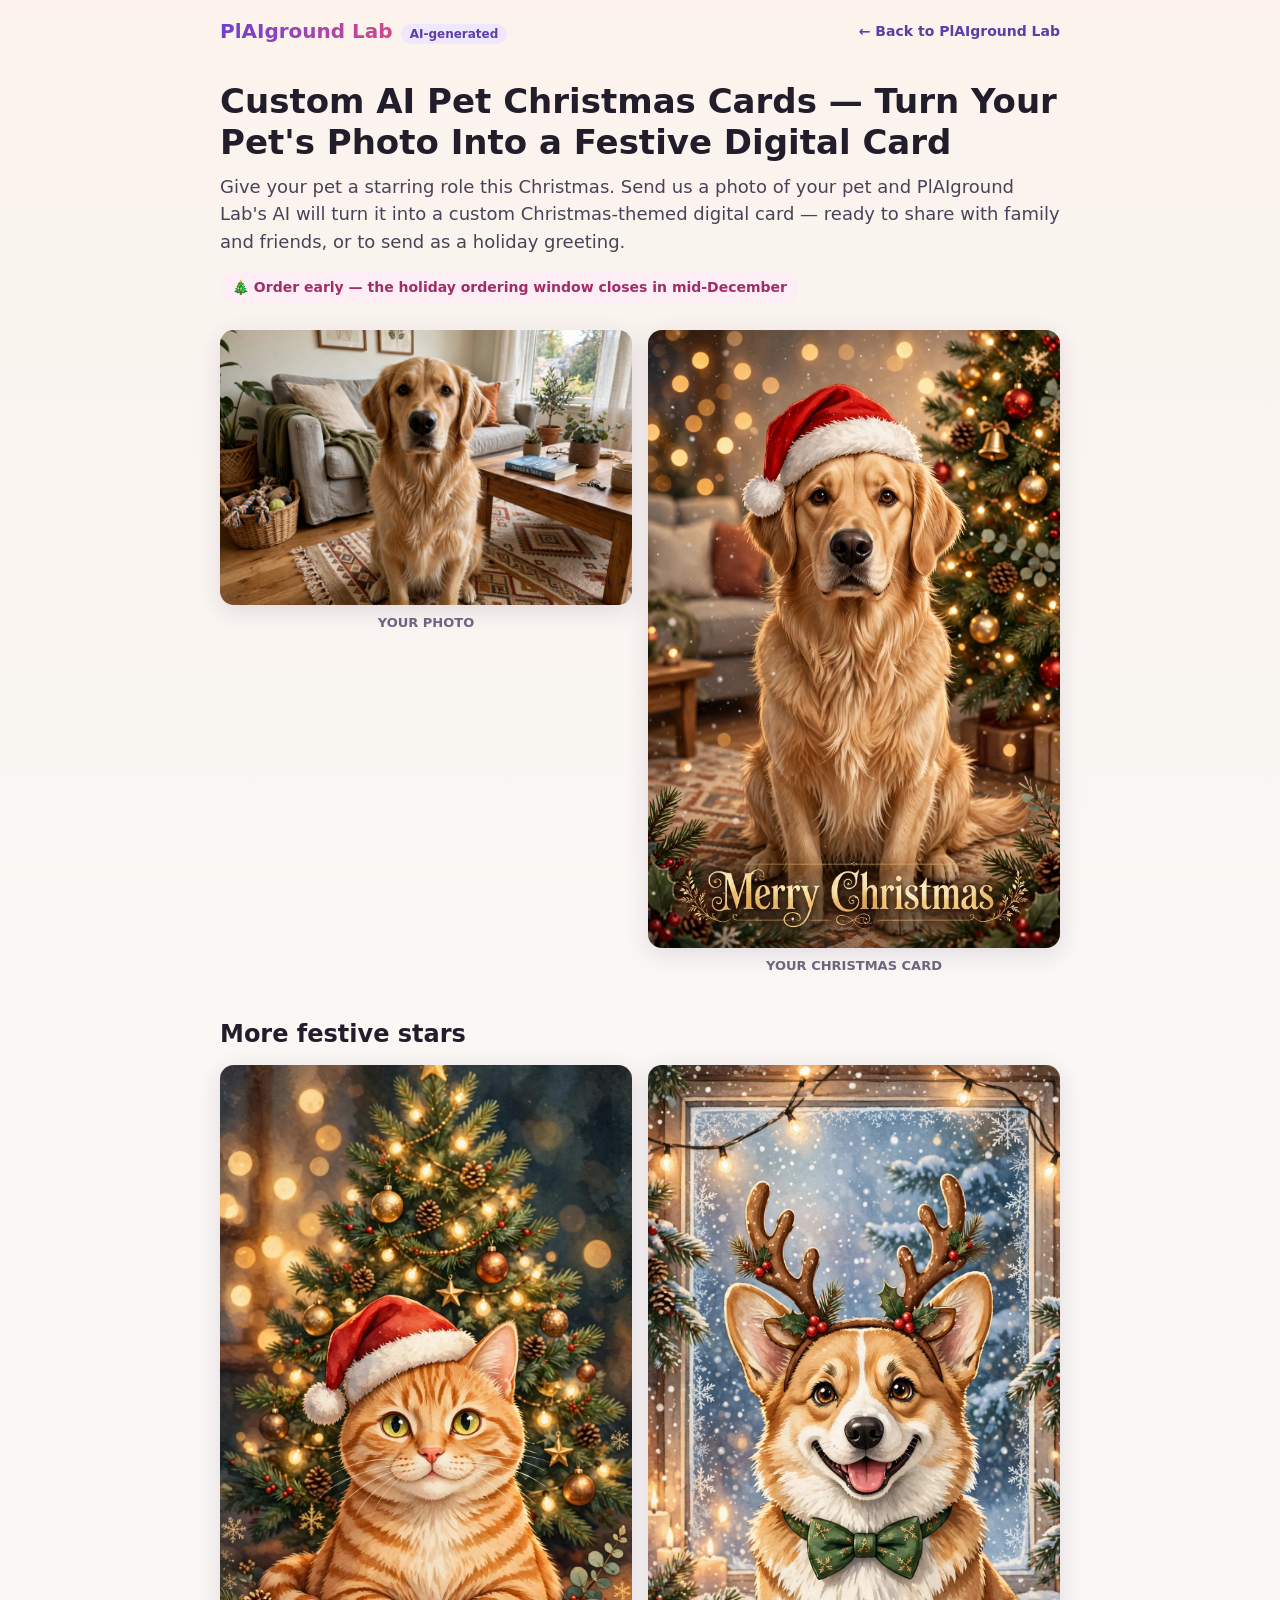
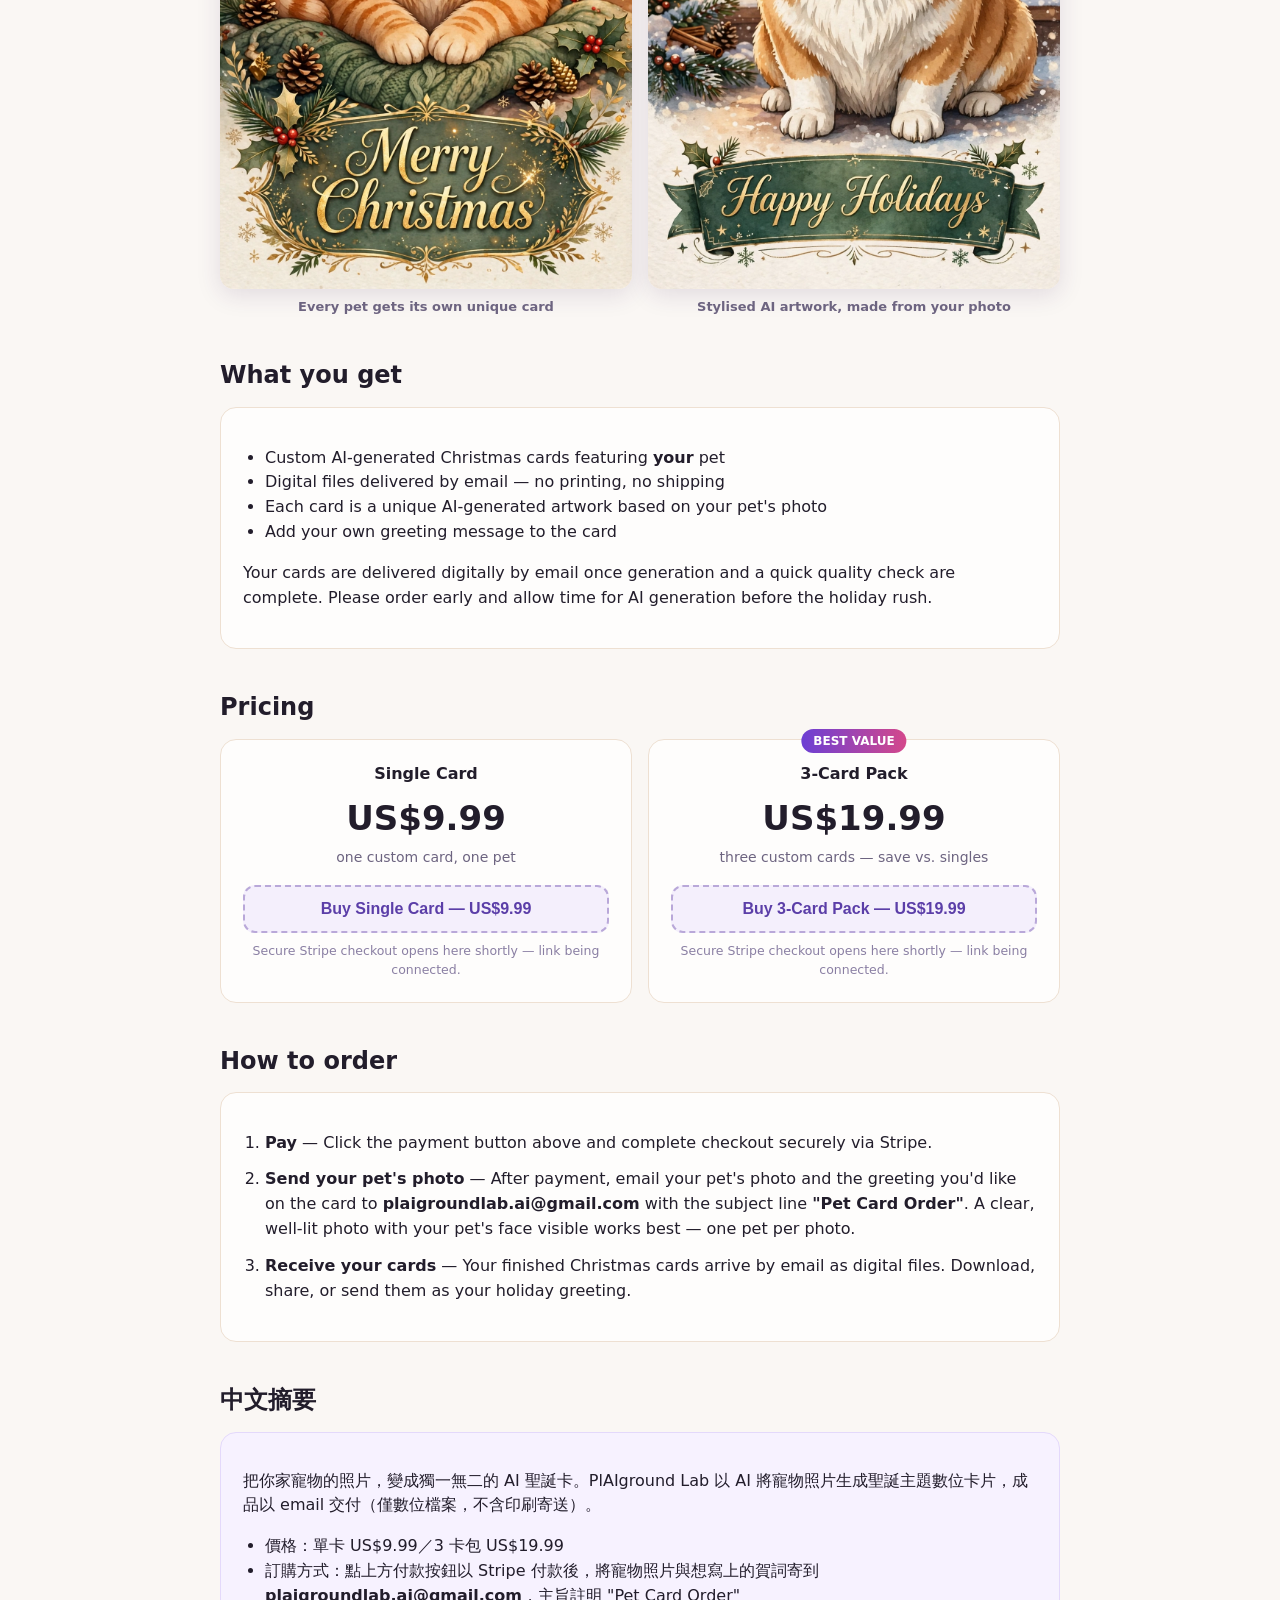
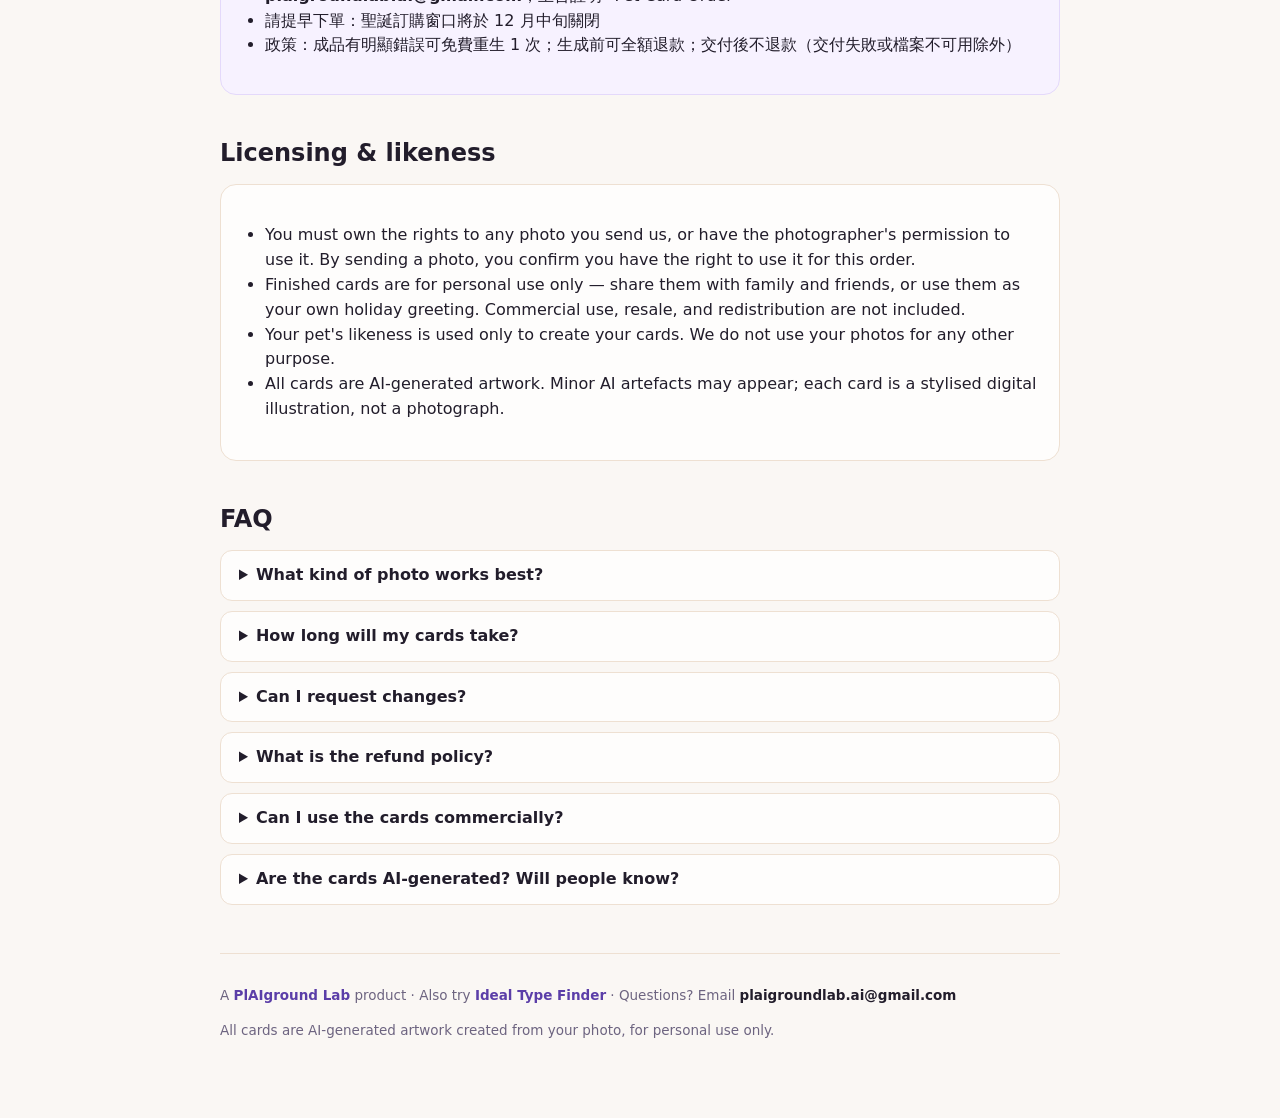
==== pet-card/index.html @ 4810c0d5 "Add ID-010 AI Pet Christmas Card product page (/pet-card)" ====
<!DOCTYPE html>
<html lang="en">
<head>
<meta charset="UTF-8">
<meta name="viewport" content="width=device-width, initial-scale=1.0">
<title>Custom AI Pet Christmas Cards — PlAIground Lab</title>
<meta name="description" content="Turn your pet's photo into a custom AI Christmas card. Digital delivery by email. Single card US$9.99, 3-card pack US$19.99. Order early — the holiday window closes in mid-December.">
<style>
  * { box-sizing: border-box; }
  body { margin: 0; font-family: system-ui, -apple-system, "Segoe UI", sans-serif; color: #221d2b; line-height: 1.55;
    background: linear-gradient(180deg, #fdf3ec 0, #faf4ef 260px, #faf7f4 100%) fixed, #faf7f4; }
  .wrap { max-width: 880px; margin: 0 auto; padding: 0 20px 64px; }
  header.top { display: flex; align-items: center; justify-content: space-between; padding: 16px 0; }
  .brand { font-weight: 800; font-size: 20px; background: linear-gradient(90deg, #6c3fd4, #d4488b);
    -webkit-background-clip: text; background-clip: text; color: transparent; text-decoration: none; }
  .badge-ai { font-size: 12px; font-weight: 600; background: #efe6ff; color: #5b3ea8; padding: 3px 9px; border-radius: 999px; margin-left: 8px; }
  .home-link { font-size: 14px; color: #5b3ea8; text-decoration: none; font-weight: 600; }
  h1 { font-size: 34px; line-height: 1.2; margin: 18px 0 10px; }
  h2 { font-size: 24px; margin: 40px 0 12px; }
  .lede { font-size: 18px; color: #4a4257; margin: 0 0 8px; }
  .window-note { display: inline-block; background: #fdeef6; color: #a12c66; font-weight: 600; font-size: 14px;
    padding: 5px 12px; border-radius: 999px; margin: 8px 0 4px; }
  figure { margin: 0; }
  figure img { width: 100%; height: auto; border-radius: 14px; display: block; box-shadow: 0 6px 24px rgba(60,30,90,.13); }
  figcaption { font-size: 13px; color: #6d6480; text-align: center; margin-top: 8px; font-weight: 600; }
  .ba { display: grid; grid-template-columns: 1fr 1fr; gap: 16px; margin-top: 22px; align-items: start; }
  .gallery { display: grid; grid-template-columns: 1fr 1fr; gap: 16px; margin-top: 6px; }
  @media (max-width: 620px) { .ba, .gallery { grid-template-columns: 1fr; } h1 { font-size: 28px; } }
  .card { background: rgba(255,255,255,.75); border: 1px solid #eee0d2; border-radius: 16px; padding: 22px; }
  .prices { display: grid; grid-template-columns: 1fr 1fr; gap: 16px; }
  @media (max-width: 620px) { .prices { grid-template-columns: 1fr; } }
  .price-card { text-align: center; position: relative; }
  .price-card .amount { font-size: 34px; font-weight: 800; margin: 6px 0 2px; }
  .price-card .per { color: #6d6480; font-size: 14px; }
  .best { position: absolute; top: -11px; left: 50%; transform: translateX(-50%); background: linear-gradient(90deg, #6c3fd4, #d4488b);
    color: #fff; font-size: 12px; font-weight: 700; padding: 3px 12px; border-radius: 999px; }
  .buy-btn { display: block; width: 100%; margin-top: 16px; padding: 13px 16px; font-size: 16px; font-weight: 700;
    border-radius: 12px; border: 2px dashed #b9a8d9; background: #f4effc; color: #5b3ea8; cursor: not-allowed; }
  .btn-note { font-size: 12.5px; color: #8a7fa3; margin-top: 8px; }
  ol.steps { padding-left: 22px; }
  ol.steps li { margin-bottom: 12px; }
  .zh { background: #f7f2ff; border: 1px solid #e4d9fb; border-radius: 16px; padding: 20px 22px; }
  details { background: rgba(255,255,255,.75); border: 1px solid #eee0d2; border-radius: 12px; padding: 12px 18px; margin-bottom: 10px; }
  summary { font-weight: 700; cursor: pointer; }
  details p { margin: 8px 0 4px; color: #3d3650; }
  ul { padding-left: 22px; }
  footer { margin-top: 48px; border-top: 1px solid #eee0d2; padding-top: 18px; font-size: 13.5px; color: #6d6480; }
  footer a { color: #5b3ea8; text-decoration: none; font-weight: 600; }
  .mail { font-weight: 700; color: #221d2b; }
</style>
</head>
<body>
<div class="wrap">
  <header class="top">
    <span><a class="brand" href="https://plaigroundlab.com">PlAIground Lab</a><span class="badge-ai">AI-generated</span></span>
    <a class="home-link" href="https://plaigroundlab.com">← Back to PlAIground Lab</a>
  </header>

  <h1>Custom AI Pet Christmas Cards — Turn Your Pet's Photo Into a Festive Digital Card</h1>
  <p class="lede">Give your pet a starring role this Christmas. Send us a photo of your pet and PlAIground Lab's AI will turn it into a custom Christmas-themed digital card — ready to share with family and friends, or to send as a holiday greeting.</p>
  <span class="window-note">🎄 Order early — the holiday ordering window closes in mid-December</span>

  <div class="ba">
    <figure>
      <img src="sample-before-golden.webp" alt="Original photo of a golden retriever">
      <figcaption>YOUR PHOTO</figcaption>
    </figure>
    <figure>
      <img src="sample-card-golden.webp" alt="AI Christmas card generated from the golden retriever photo">
      <figcaption>YOUR CHRISTMAS CARD</figcaption>
    </figure>
  </div>

  <h2>More festive stars</h2>
  <div class="gallery">
    <figure>
      <img src="sample-card-cat.webp" alt="AI Christmas card featuring a cat">
      <figcaption>Every pet gets its own unique card</figcaption>
    </figure>
    <figure>
      <img src="sample-card-corgi.webp" alt="AI Christmas card featuring a corgi">
      <figcaption>Stylised AI artwork, made from your photo</figcaption>
    </figure>
  </div>

  <h2>What you get</h2>
  <div class="card">
    <ul>
      <li>Custom AI-generated Christmas cards featuring <strong>your</strong> pet</li>
      <li>Digital files delivered by email — no printing, no shipping</li>
      <li>Each card is a unique AI-generated artwork based on your pet's photo</li>
      <li>Add your own greeting message to the card</li>
    </ul>
    <p>Your cards are delivered digitally by email once generation and a quick quality check are complete. Please order early and allow time for AI generation before the holiday rush.</p>
  </div>

  <h2>Pricing</h2>
  <div class="prices">
    <div class="card price-card">
      <div style="font-weight:700;">Single Card</div>
      <div class="amount">US$9.99</div>
      <div class="per">one custom card, one pet</div>
      <!-- STRIPE LINK PLACEHOLDER: single card — replace with Payment Link when provided -->
      <button class="buy-btn" disabled>Buy Single Card — US$9.99</button>
      <div class="btn-note">Secure Stripe checkout opens here shortly — link being connected.</div>
    </div>
    <div class="card price-card">
      <span class="best">BEST VALUE</span>
      <div style="font-weight:700;">3-Card Pack</div>
      <div class="amount">US$19.99</div>
      <div class="per">three custom cards — save vs. singles</div>
      <!-- STRIPE LINK PLACEHOLDER: 3-card pack — replace with Payment Link when provided -->
      <button class="buy-btn" disabled>Buy 3-Card Pack — US$19.99</button>
      <div class="btn-note">Secure Stripe checkout opens here shortly — link being connected.</div>
    </div>
  </div>

  <h2>How to order</h2>
  <div class="card">
    <ol class="steps">
      <li><strong>Pay</strong> — Click the payment button above and complete checkout securely via Stripe.</li>
      <li><strong>Send your pet's photo</strong> — After payment, email your pet's photo and the greeting you'd like on the card to <span class="mail">plaigroundlab.ai@gmail.com</span> with the subject line <strong>"Pet Card Order"</strong>. A clear, well-lit photo with your pet's face visible works best — one pet per photo.</li>
      <li><strong>Receive your cards</strong> — Your finished Christmas cards arrive by email as digital files. Download, share, or send them as your holiday greeting.</li>
    </ol>
  </div>

  <h2>中文摘要</h2>
  <div class="zh">
    <p>把你家寵物的照片，變成獨一無二的 AI 聖誕卡。PlAIground Lab 以 AI 將寵物照片生成聖誕主題數位卡片，成品以 email 交付（僅數位檔案，不含印刷寄送）。</p>
    <ul>
      <li>價格：單卡 US$9.99／3 卡包 US$19.99</li>
      <li>訂購方式：點上方付款按鈕以 Stripe 付款後，將寵物照片與想寫上的賀詞寄到 <strong>plaigroundlab.ai@gmail.com</strong>，主旨註明 "Pet Card Order"</li>
      <li>請提早下單：聖誕訂購窗口將於 12 月中旬關閉</li>
      <li>政策：成品有明顯錯誤可免費重生 1 次；生成前可全額退款；交付後不退款（交付失敗或檔案不可用除外）</li>
    </ul>
  </div>

  <h2>Licensing &amp; likeness</h2>
  <div class="card">
    <ul>
      <li>You must own the rights to any photo you send us, or have the photographer's permission to use it. By sending a photo, you confirm you have the right to use it for this order.</li>
      <li>Finished cards are for personal use only — share them with family and friends, or use them as your own holiday greeting. Commercial use, resale, and redistribution are not included.</li>
      <li>Your pet's likeness is used only to create your cards. We do not use your photos for any other purpose.</li>
      <li>All cards are AI-generated artwork. Minor AI artefacts may appear; each card is a stylised digital illustration, not a photograph.</li>
    </ul>
  </div>

  <h2>FAQ</h2>
  <details>
    <summary>What kind of photo works best?</summary>
    <p>A clear, well-lit photo with your pet's face visible and in focus works best. Avoid blurry, very dark, or heavily filtered photos, and avoid photos where the pet's face is hidden or cut off. JPG or PNG files are fine.</p>
  </details>
  <details>
    <summary>How long will my cards take?</summary>
    <p>Cards are delivered digitally by email once generation and a quick quality check are complete. Ordering early in the season is recommended, as the Christmas window closes in mid-December.</p>
  </details>
  <details>
    <summary>Can I request changes?</summary>
    <p>If a card has an obvious error — for example, the wrong pet, a missing feature, or garbled text — contact us and we will regenerate the affected card once, free of charge. Style preferences (for example, a different Christmas theme) count as a new generation and are not included as a free revision.</p>
  </details>
  <details>
    <summary>What is the refund policy?</summary>
    <p>If your cards have not yet been generated, you may request a full refund. Once the cards have been delivered, refunds are not available, as this is a digital product — except where delivery fails or the files are unusable, in which case please contact us and we will make it right.</p>
  </details>
  <details>
    <summary>Can I use the cards commercially?</summary>
    <p>No. Finished cards are for personal use only. You may share them with family and friends or use them as a personal holiday greeting, but commercial use, resale, redistribution, and use in advertising are not permitted.</p>
  </details>
  <details>
    <summary>Are the cards AI-generated? Will people know?</summary>
    <p>Yes — every card is AI-generated artwork based on your pet's photo, and each card is a stylised digital illustration rather than a photograph. We recommend telling recipients the cards are AI-made when you share them.</p>
  </details>

  <footer>
    <p>A <a href="https://plaigroundlab.com">PlAIground Lab</a> product · Also try <a href="https://ideal-type.plaigroundlab.com">Ideal Type Finder</a> · Questions? Email <span class="mail">plaigroundlab.ai@gmail.com</span></p>
    <p>All cards are AI-generated artwork created from your photo, for personal use only.</p>
  </footer>
</div>
</body>
</html>
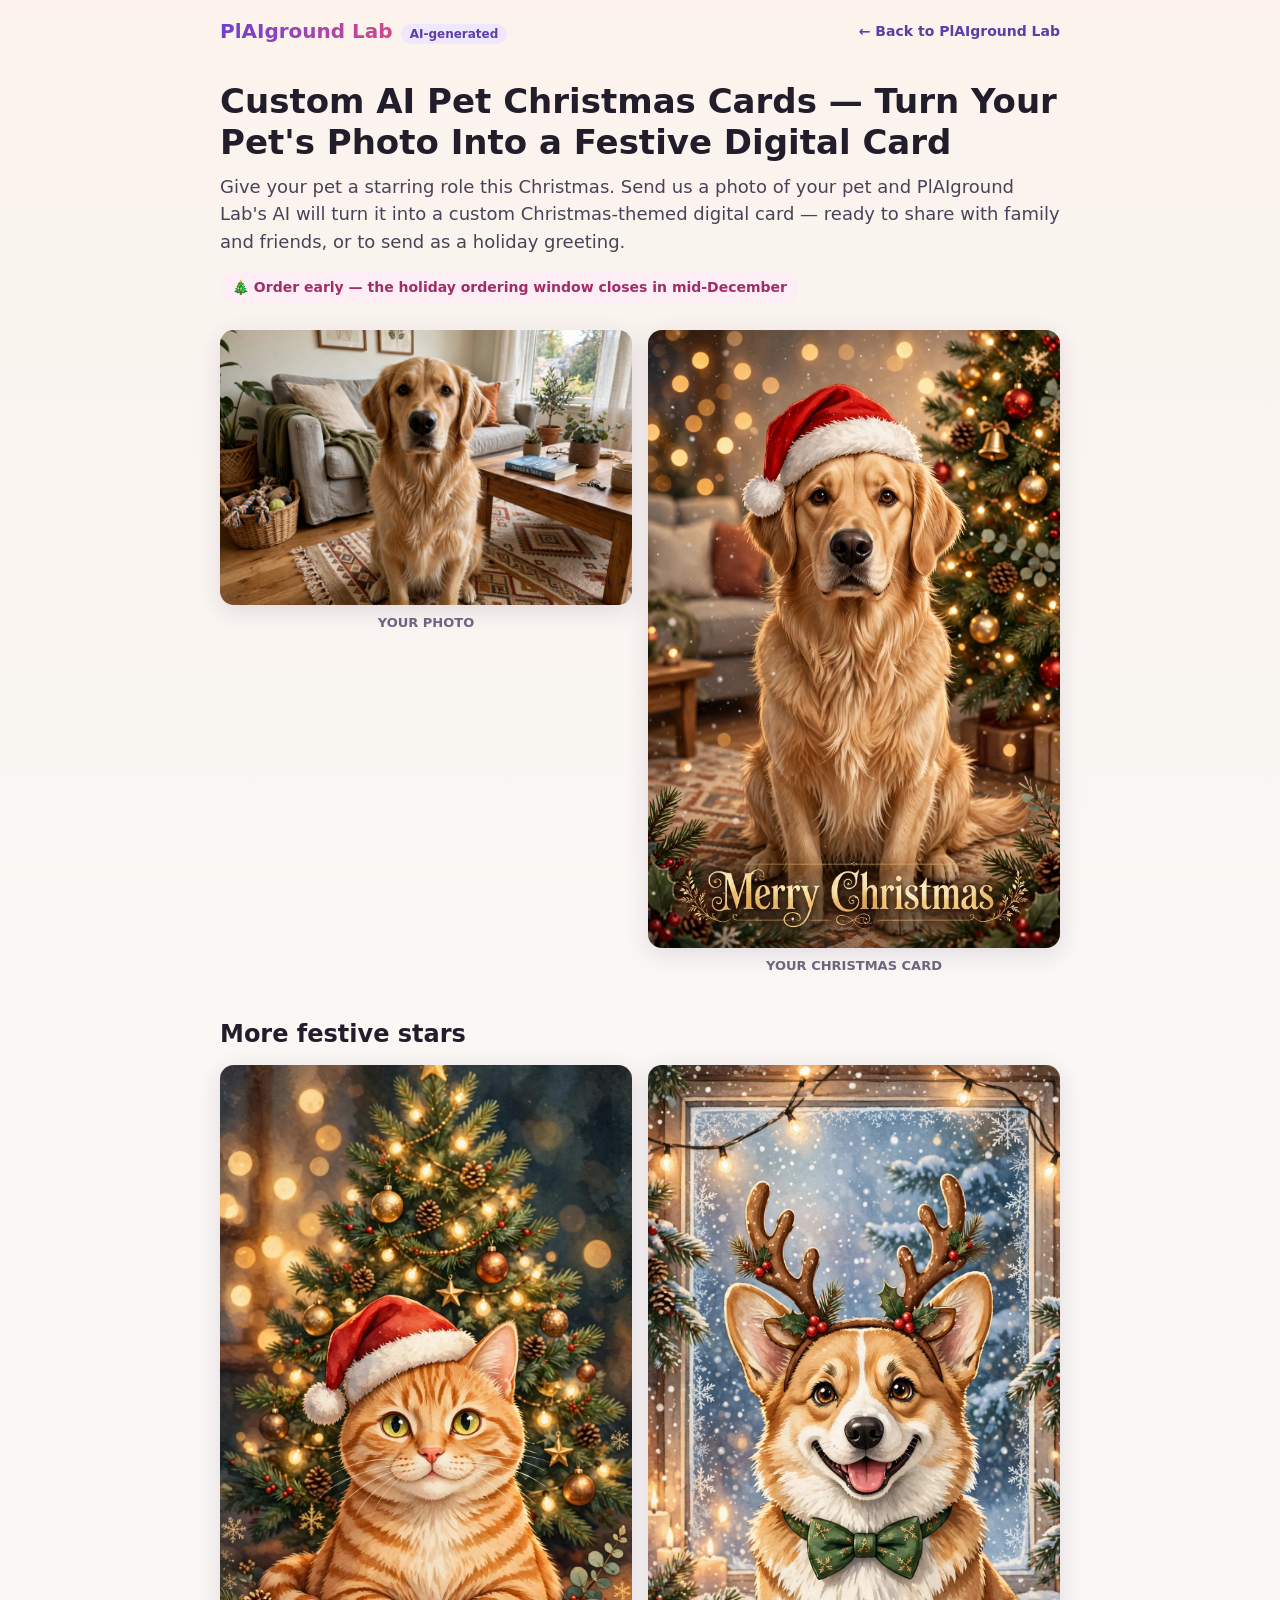
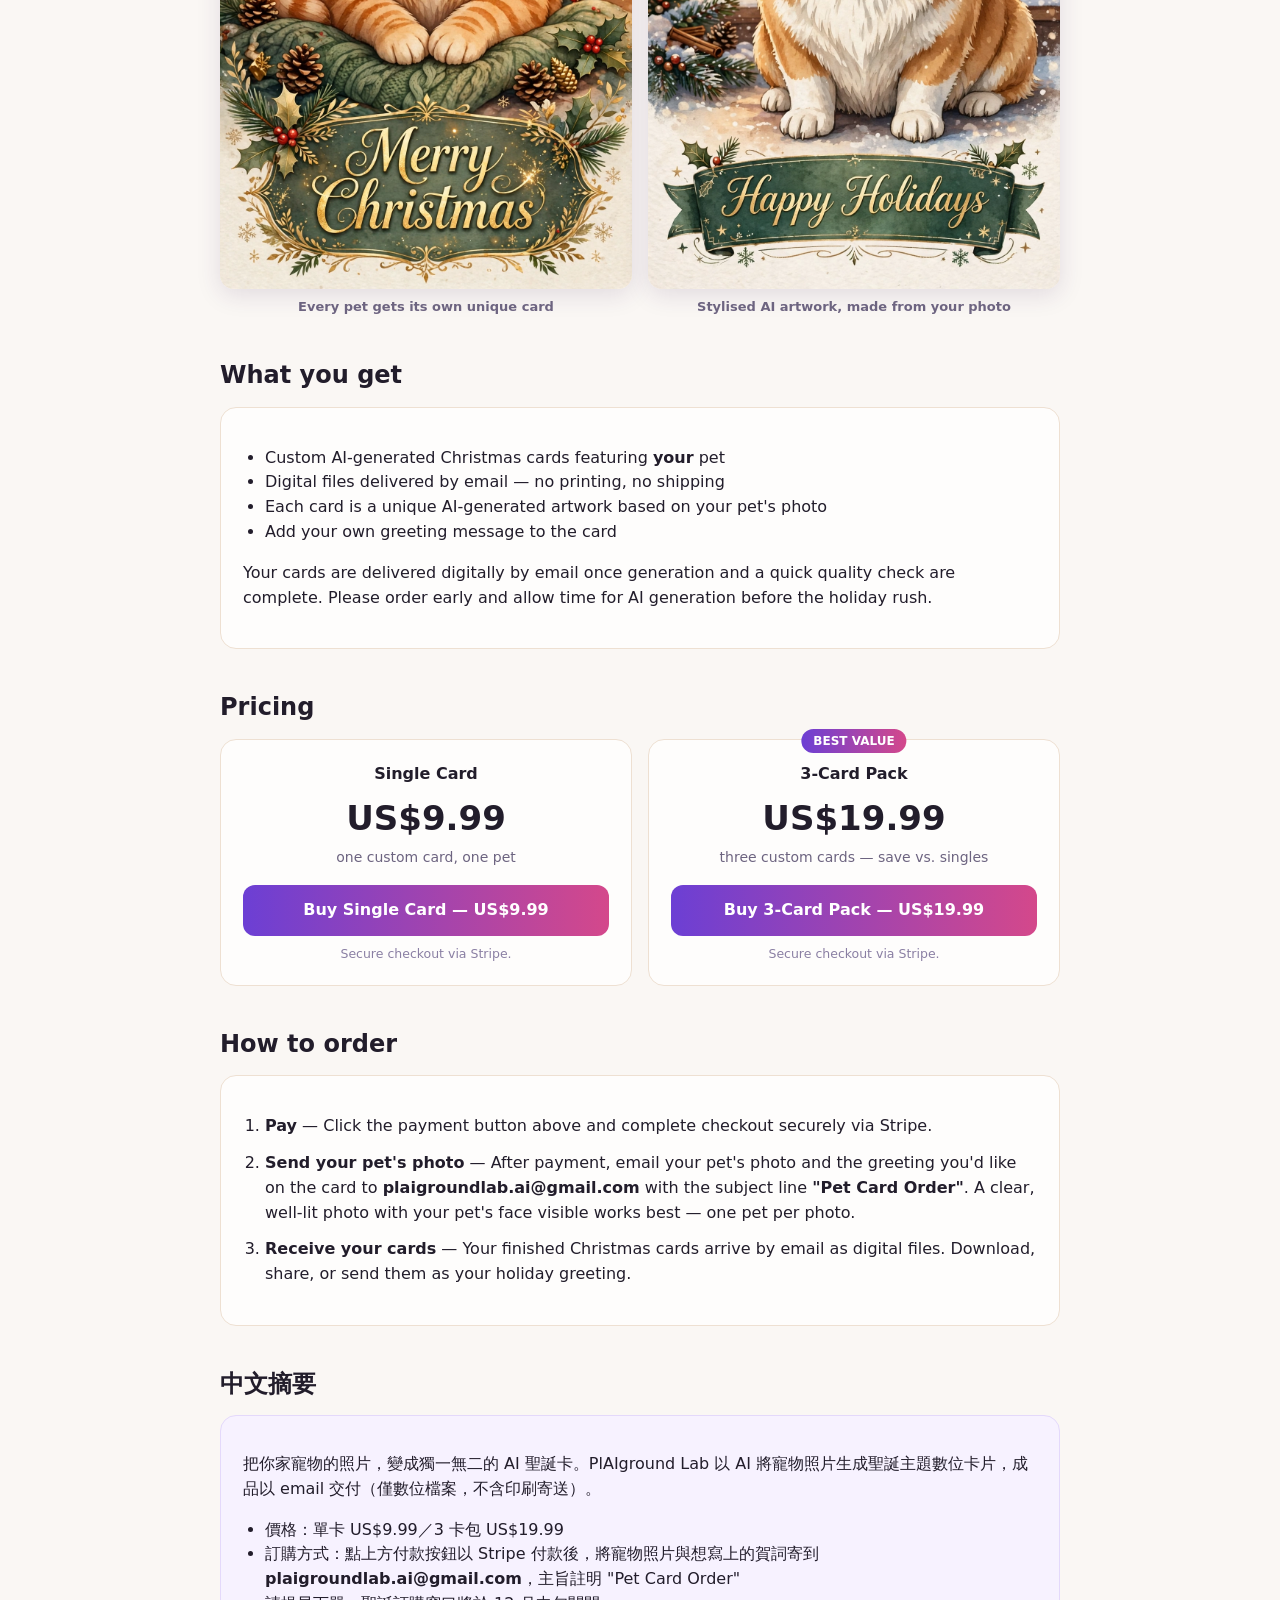
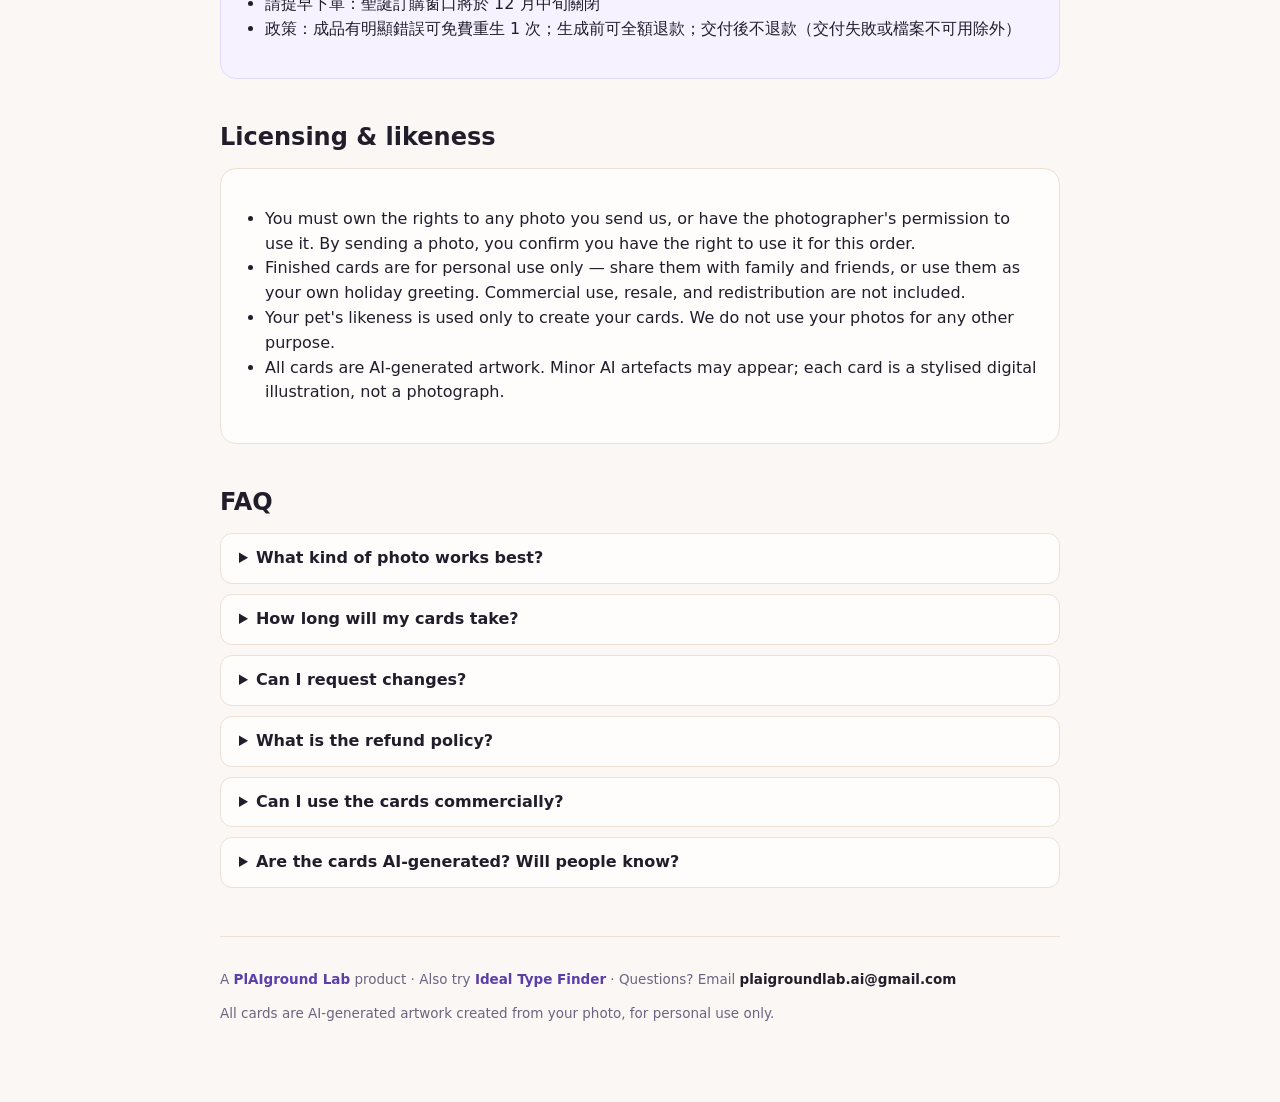
==== commit 37c3855d: "Pet Card: connect live Stripe Payment Links (single + 3-pack)" ====
--- a/pet-card/index.html
+++ b/pet-card/index.html
@@ -35,7 +35,9 @@
   .best { position: absolute; top: -11px; left: 50%; transform: translateX(-50%); background: linear-gradient(90deg, #6c3fd4, #d4488b);
     color: #fff; font-size: 12px; font-weight: 700; padding: 3px 12px; border-radius: 999px; }
   .buy-btn { display: block; width: 100%; margin-top: 16px; padding: 13px 16px; font-size: 16px; font-weight: 700;
-    border-radius: 12px; border: 2px dashed #b9a8d9; background: #f4effc; color: #5b3ea8; cursor: not-allowed; }
+    border-radius: 12px; border: none; background: linear-gradient(90deg, #6c3fd4, #d4488b); color: #fff;
+    cursor: pointer; text-align: center; text-decoration: none; }
+  .buy-btn:hover { opacity: .92; }
   .btn-note { font-size: 12.5px; color: #8a7fa3; margin-top: 8px; }
   ol.steps { padding-left: 22px; }
   ol.steps li { margin-bottom: 12px; }
@@ -100,18 +102,16 @@
       <div style="font-weight:700;">Single Card</div>
       <div class="amount">US$9.99</div>
       <div class="per">one custom card, one pet</div>
-      <!-- STRIPE LINK PLACEHOLDER: single card — replace with Payment Link when provided -->
-      <button class="buy-btn" disabled>Buy Single Card — US$9.99</button>
-      <div class="btn-note">Secure Stripe checkout opens here shortly — link being connected.</div>
+      <a class="buy-btn" href="https://buy.stripe.com/cNifZ945xgca1SB6jzbjW02">Buy Single Card — US$9.99</a>
+      <div class="btn-note">Secure checkout via Stripe.</div>
     </div>
     <div class="card price-card">
       <span class="best">BEST VALUE</span>
       <div style="font-weight:700;">3-Card Pack</div>
       <div class="amount">US$19.99</div>
       <div class="per">three custom cards — save vs. singles</div>
-      <!-- STRIPE LINK PLACEHOLDER: 3-card pack — replace with Payment Link when provided -->
-      <button class="buy-btn" disabled>Buy 3-Card Pack — US$19.99</button>
-      <div class="btn-note">Secure Stripe checkout opens here shortly — link being connected.</div>
+      <a class="buy-btn" href="https://buy.stripe.com/8x2eV5fOfbVUeFndM1bjW03">Buy 3-Card Pack — US$19.99</a>
+      <div class="btn-note">Secure checkout via Stripe.</div>
     </div>
   </div>
 
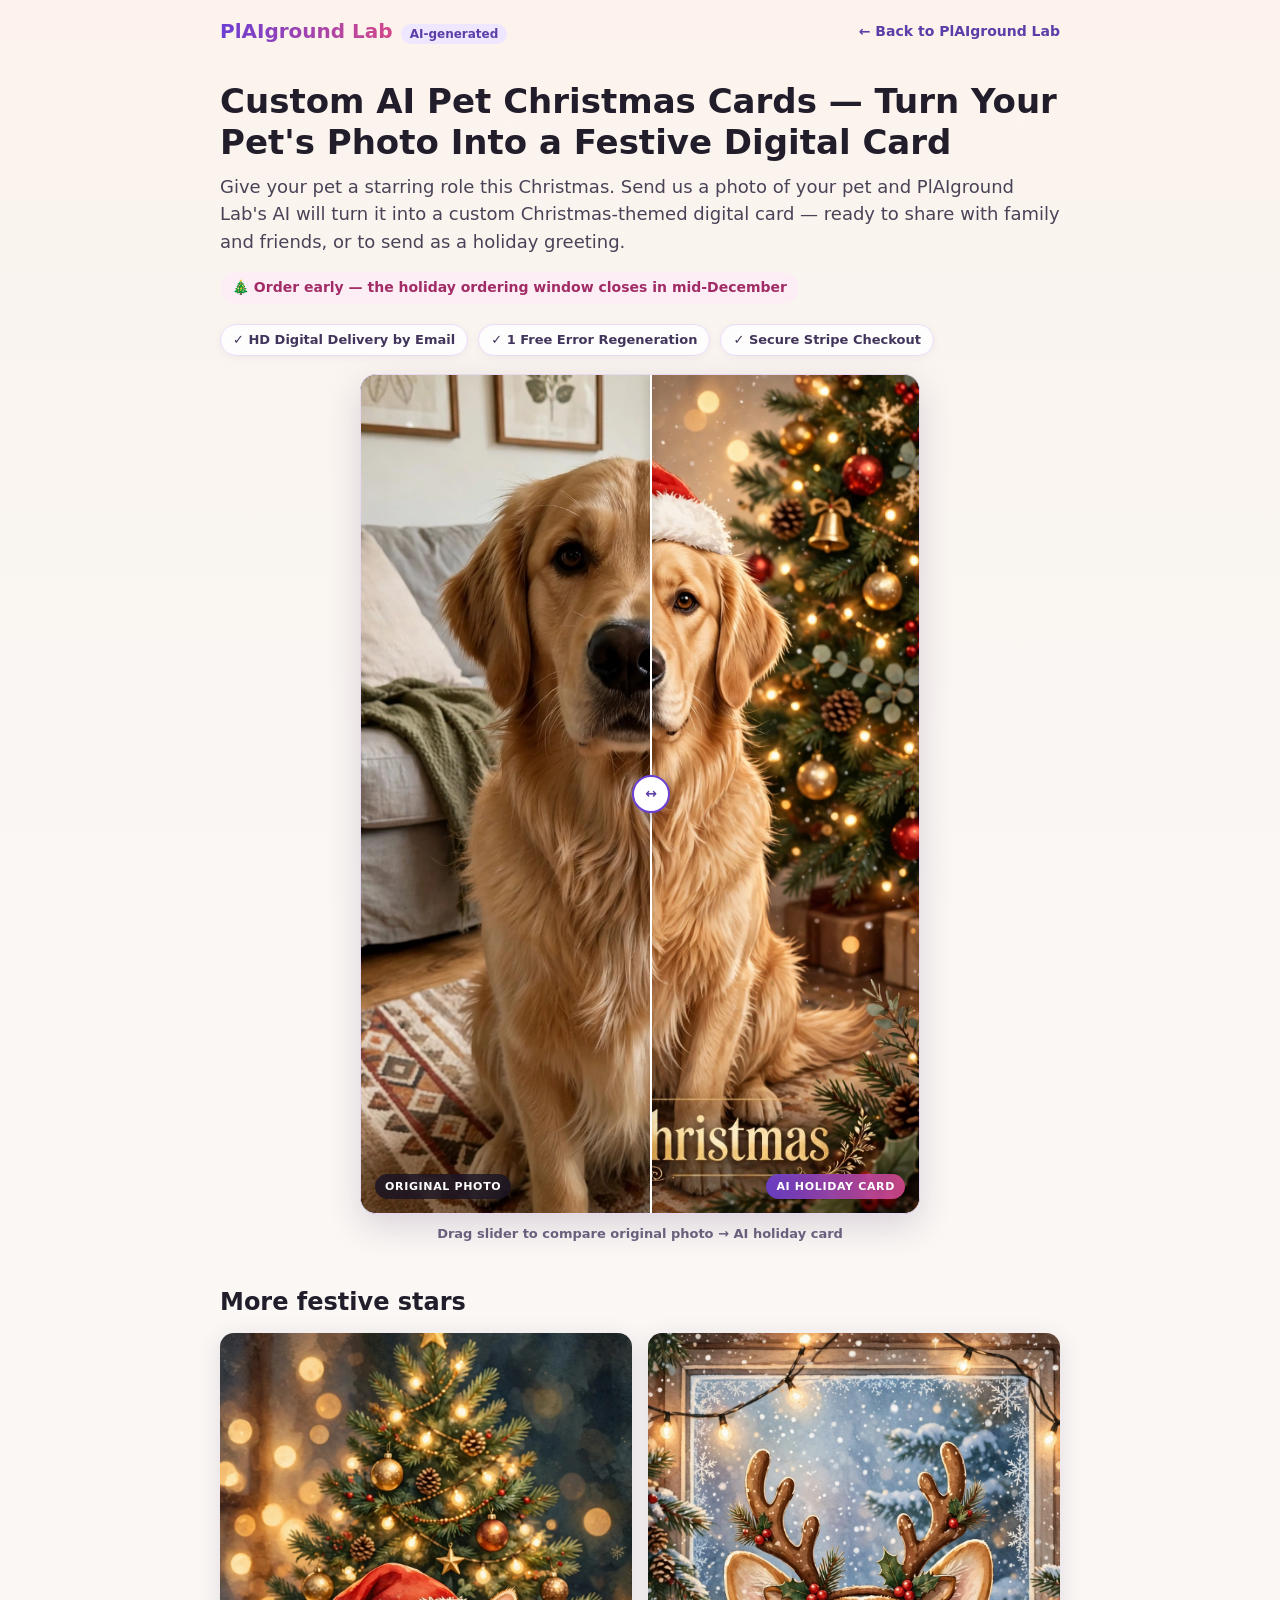
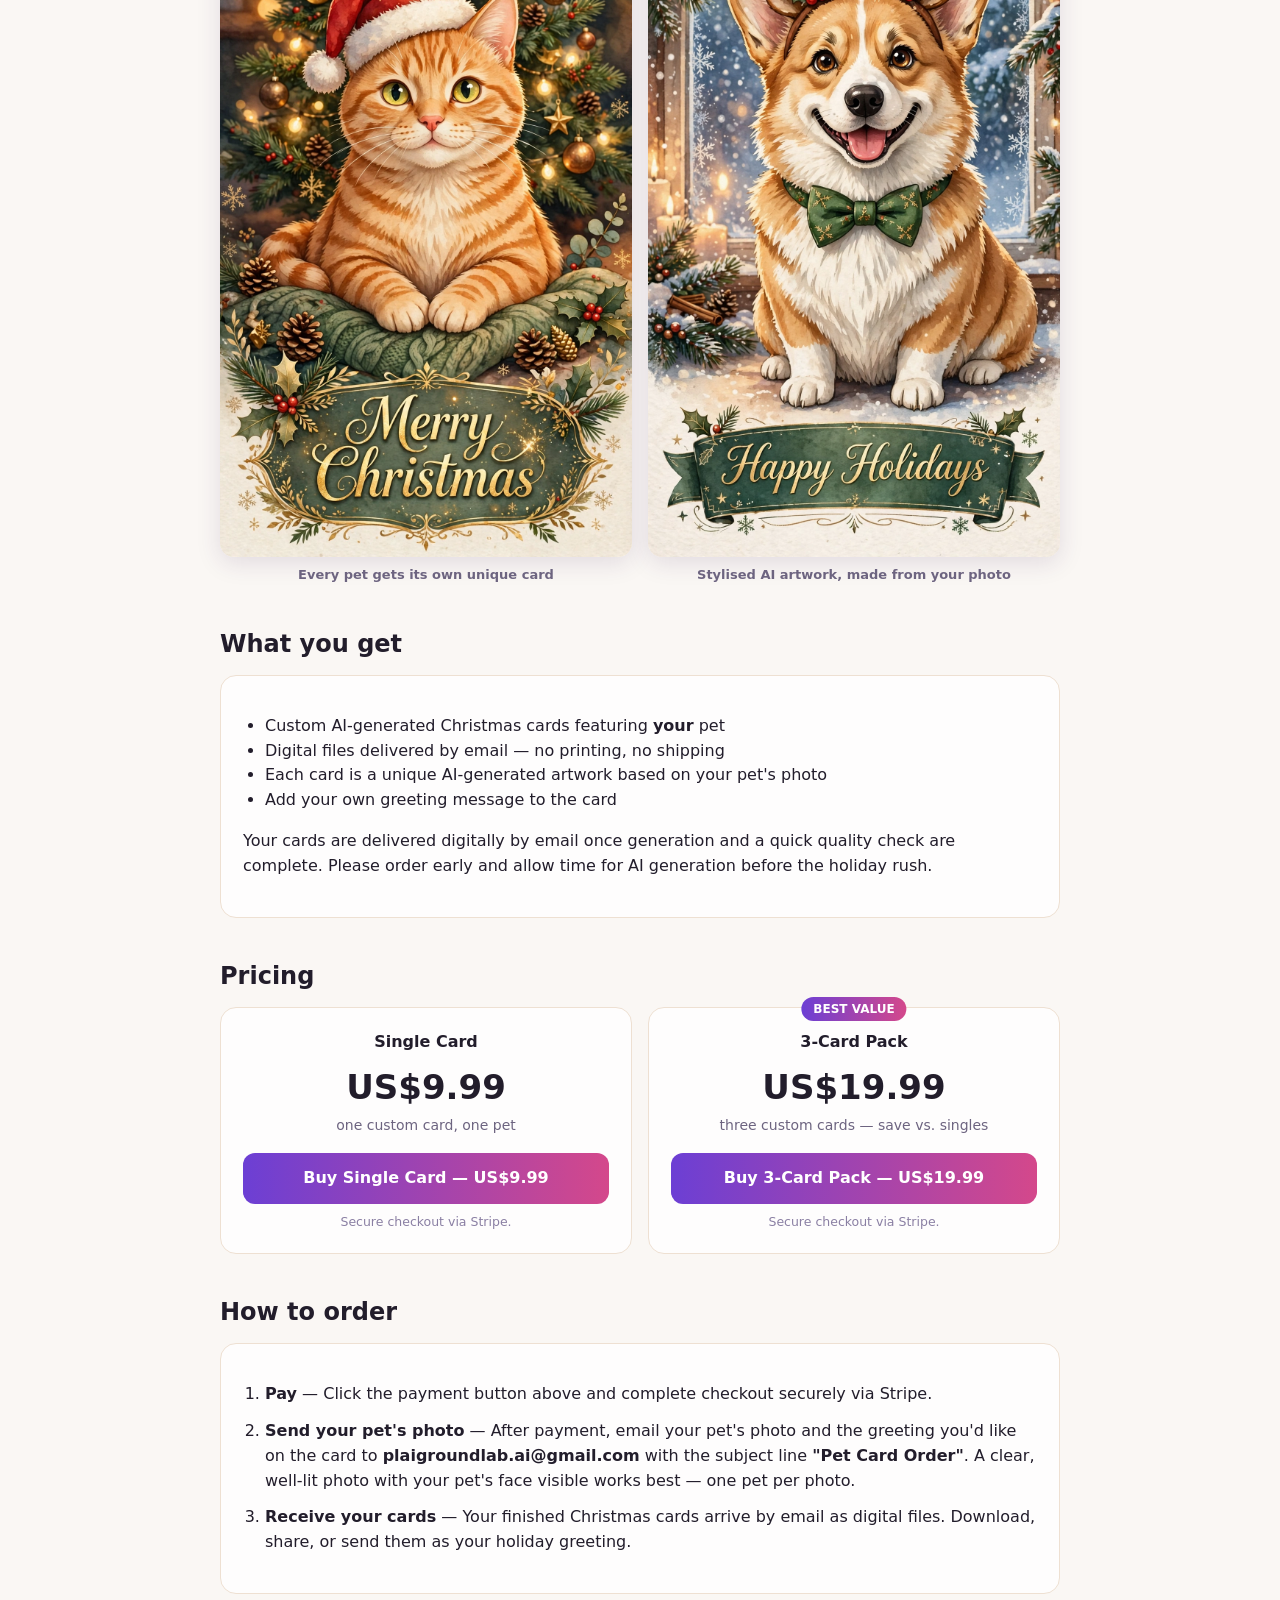
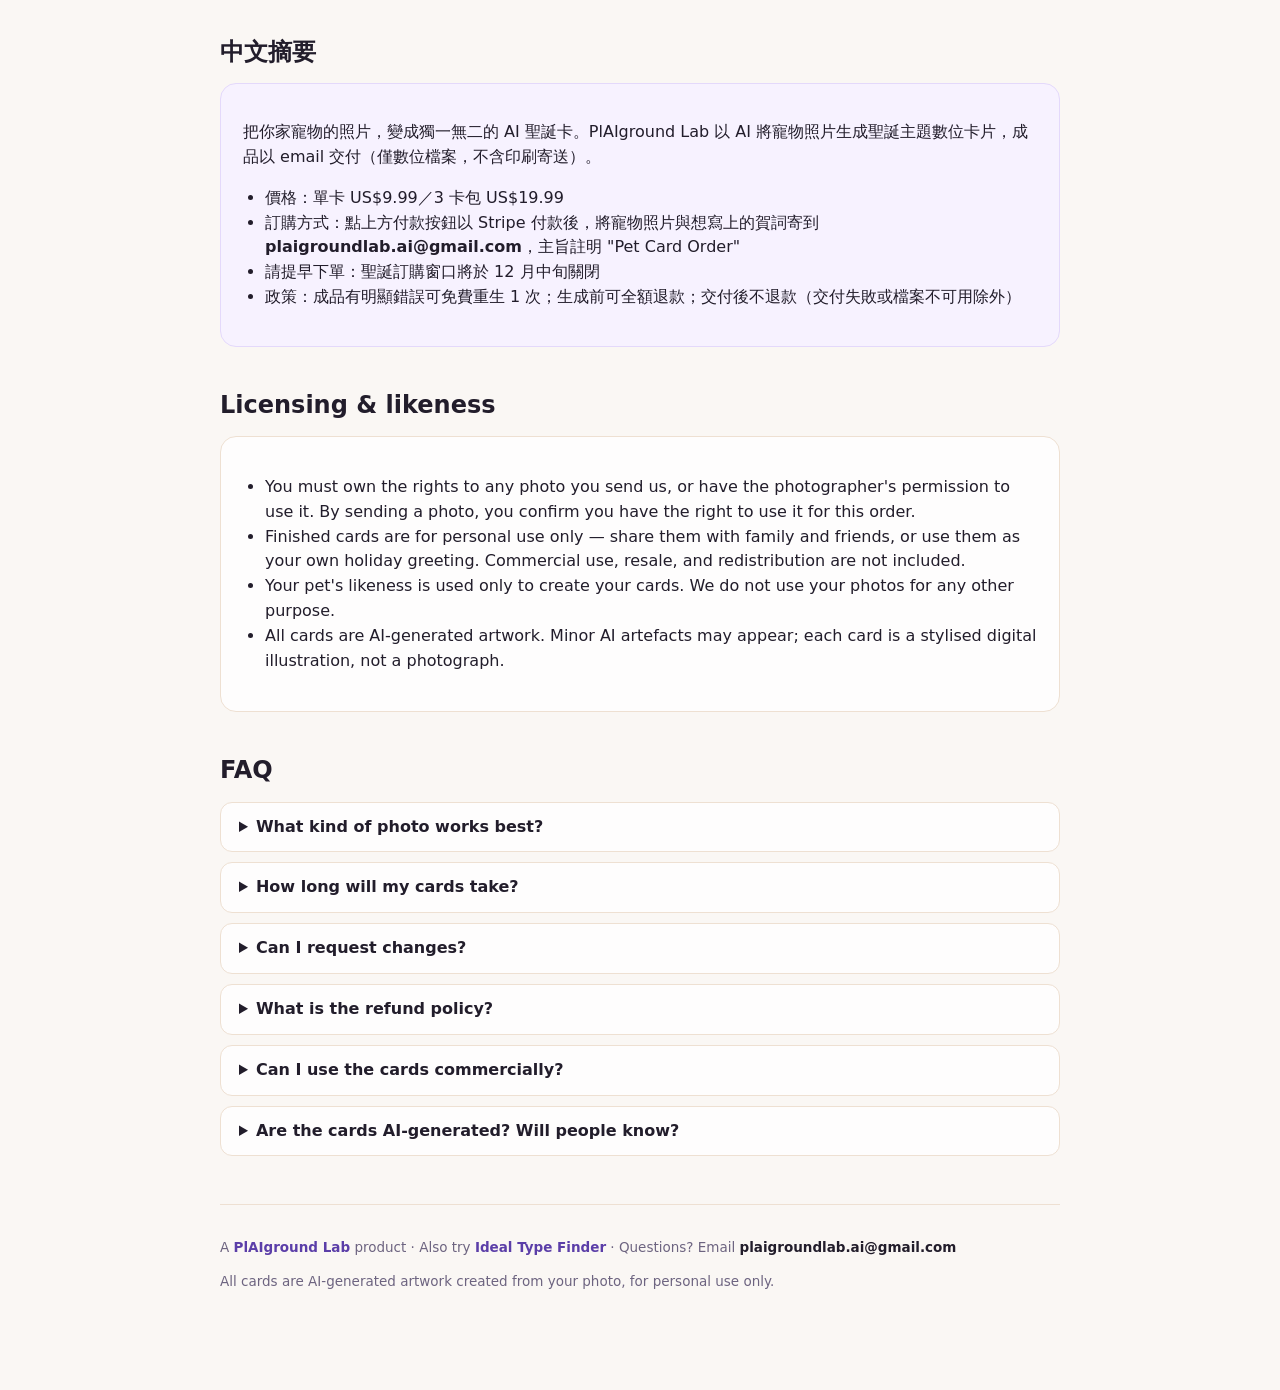
==== commit 96d7807d: "feat(ux,seo): add interactive before/after slider, mobile sticky CTA, favicon, OG & JSON-LD" ====
--- a/pet-card/index.html
+++ b/pet-card/index.html
@@ -5,11 +5,89 @@
 <meta name="viewport" content="width=device-width, initial-scale=1.0">
 <title>Custom AI Pet Christmas Cards — PlAIground Lab</title>
 <meta name="description" content="Turn your pet's photo into a custom AI Christmas card. Digital delivery by email. Single card US$9.99, 3-card pack US$19.99. Order early — the holiday window closes in mid-December.">
+<link rel="icon" type="image/svg+xml" href="/favicon.svg">
+<link rel="canonical" href="https://ideal-type.plaigroundlab.com/pet-card/">
+<meta property="og:type" content="product">
+<meta property="og:site_name" content="PlAIground Lab">
+<meta property="og:title" content="Custom AI Pet Christmas Cards — PlAIground Lab">
+<meta property="og:description" content="Turn your pet's photo into a custom AI Christmas card. Single card US$9.99, 3-card pack US$19.99. Digital delivery by email.">
+<meta property="og:url" content="https://ideal-type.plaigroundlab.com/pet-card/">
+<meta property="og:image" content="https://ideal-type.plaigroundlab.com/pet-card/og-card.png">
+<meta property="og:image:alt" content="Golden retriever transformed into a custom AI Christmas oil-painting greeting card">
+<meta name="twitter:card" content="summary_large_image">
+<meta name="twitter:title" content="Custom AI Pet Christmas Cards — PlAIground Lab">
+<meta name="twitter:description" content="Turn your pet's photo into a custom AI Christmas card. Single card US$9.99, 3-card pack US$19.99.">
+<meta name="twitter:image" content="https://ideal-type.plaigroundlab.com/pet-card/og-card.png">
+<script type="application/ld+json">
+{
+  "@context": "https://schema.org",
+  "@graph": [
+    {
+      "@type": "Product",
+      "name": "Custom AI Pet Christmas Cards",
+      "description": "Custom AI-generated holiday digital greeting cards created from your pet's photo and delivered by email.",
+      "image": "https://ideal-type.plaigroundlab.com/pet-card/og-card.png",
+      "brand": {
+        "@type": "Brand",
+        "name": "PlAIground Lab"
+      },
+      "offers": [
+        {
+          "@type": "Offer",
+          "name": "Single Card",
+          "priceCurrency": "USD",
+          "price": "9.99",
+          "availability": "https://schema.org/InStock",
+          "url": "https://ideal-type.plaigroundlab.com/pet-card/"
+        },
+        {
+          "@type": "Offer",
+          "name": "3-Card Pack",
+          "priceCurrency": "USD",
+          "price": "19.99",
+          "availability": "https://schema.org/InStock",
+          "url": "https://ideal-type.plaigroundlab.com/pet-card/"
+        }
+      ]
+    },
+    {
+      "@type": "FAQPage",
+      "mainEntity": [
+        {
+          "@type": "Question",
+          "name": "What kind of photo works best?",
+          "acceptedAnswer": {
+            "@type": "Answer",
+            "text": "A clear, well-lit photo with your pet's face visible and in focus works best (JPG or PNG). Avoid blurry, very dark, or heavily filtered photos."
+          }
+        },
+        {
+          "@type": "Question",
+          "name": "How long will my cards take?",
+          "acceptedAnswer": {
+            "@type": "Answer",
+            "text": "Cards are delivered digitally by email once generation and a quick quality check are complete. Ordering early in the season is recommended before mid-December."
+          }
+        },
+        {
+          "@type": "Question",
+          "name": "Can I request changes?",
+          "acceptedAnswer": {
+            "@type": "Answer",
+            "text": "If a card has an obvious error — such as the wrong pet, a missing feature, or garbled text — contact us and we will regenerate the affected card once, free of charge."
+          }
+        }
+      ]
+    }
+  ]
+}
+</script>
 <style>
   * { box-sizing: border-box; }
+  html { scroll-behavior: smooth; }
   body { margin: 0; font-family: system-ui, -apple-system, "Segoe UI", sans-serif; color: #221d2b; line-height: 1.55;
     background: linear-gradient(180deg, #fdf3ec 0, #faf4ef 260px, #faf7f4 100%) fixed, #faf7f4; }
-  .wrap { max-width: 880px; margin: 0 auto; padding: 0 20px 64px; }
+  .wrap { max-width: 880px; margin: 0 auto; padding: 0 20px 84px; }
   header.top { display: flex; align-items: center; justify-content: space-between; padding: 16px 0; }
   .brand { font-weight: 800; font-size: 20px; background: linear-gradient(90deg, #6c3fd4, #d4488b);
     -webkit-background-clip: text; background-clip: text; color: transparent; text-decoration: none; }
@@ -19,36 +97,76 @@
   h2 { font-size: 24px; margin: 40px 0 12px; }
   .lede { font-size: 18px; color: #4a4257; margin: 0 0 8px; }
   .window-note { display: inline-block; background: #fdeef6; color: #a12c66; font-weight: 600; font-size: 14px;
-    padding: 5px 12px; border-radius: 999px; margin: 8px 0 4px; }
+    padding: 5px 12px; border-radius: 999px; margin: 8px 0 10px; }
+  .trust-strip { display: flex; flex-wrap: wrap; gap: 10px; margin: 10px 0 18px; }
+  .trust-pill { font-size: 13px; font-weight: 600; color: #42355c; background: rgba(255,255,255,.85);
+    border: 1px solid #eadcf8; border-radius: 999px; padding: 5px 12px; box-shadow: 0 2px 8px rgba(60,30,90,.05); }
+
+  /* Interactive Before/After Comparison Slider + Responsive Fallback Side-by-Side */
+  .ba-wrap { margin-top: 18px; }
+  .ba-compare { position: relative; max-width: 560px; margin: 0 auto; border-radius: 16px; overflow: hidden;
+    box-shadow: 0 12px 34px rgba(60,30,90,.16); border: 1px solid #e7d9f2; background: #1c1528; aspect-ratio: 2 / 3; }
+  .ba-compare img { position: absolute; inset: 0; width: 100%; height: 100%; object-fit: cover; display: block; pointer-events: none; user-select: none; }
+  .ba-overlay { position: absolute; inset: 0; overflow: hidden; clip-path: inset(0 0 0 48%); }
+  .ba-tag { position: absolute; bottom: 14px; font-size: 11px; font-weight: 700; letter-spacing: 0.06em; padding: 4px 10px;
+    border-radius: 999px; background: rgba(24,18,36,.78); color: #fff; backdrop-filter: blur(4px); z-index: 2; pointer-events: none; }
+  .ba-tag-before { left: 14px; }
+  .ba-tag-after { right: 14px; background: linear-gradient(90deg, rgba(108,63,212,.9), rgba(212,72,139,.9)); }
+  .ba-divider { position: absolute; top: 0; bottom: 0; left: 52%; width: 2px; background: #fff; box-shadow: 0 0 10px rgba(0,0,0,.4); z-index: 3; pointer-events: none; transform: translateX(-50%); }
+  .ba-handle { position: absolute; top: 50%; left: 50%; transform: translate(-50%, -50%); width: 38px; height: 38px; border-radius: 999px;
+    background: #fff; color: #5b3ea8; font-weight: 800; font-size: 14px; display: flex; align-items: center; justify-content: center;
+    box-shadow: 0 4px 14px rgba(24,18,36,.35); border: 2px solid #6c3fd4; }
+  .ba-range { position: absolute; inset: 0; width: 100%; height: 100%; margin: 0; opacity: 0; cursor: ew-resize; z-index: 4; }
+  .ba-hint { font-size: 13px; color: #6d6480; text-align: center; margin-top: 10px; font-weight: 600; }
+
   figure { margin: 0; }
-  figure img { width: 100%; height: auto; border-radius: 14px; display: block; box-shadow: 0 6px 24px rgba(60,30,90,.13); }
+  figure img { width: 100%; height: auto; border-radius: 14px; display: block; box-shadow: 0 6px 24px rgba(60,30,90,.13); transition: transform .22s ease, box-shadow .22s ease; }
+  figure img:hover { transform: translateY(-2px); box-shadow: 0 10px 28px rgba(60,30,90,.18); }
   figcaption { font-size: 13px; color: #6d6480; text-align: center; margin-top: 8px; font-weight: 600; }
-  .ba { display: grid; grid-template-columns: 1fr 1fr; gap: 16px; margin-top: 22px; align-items: start; }
   .gallery { display: grid; grid-template-columns: 1fr 1fr; gap: 16px; margin-top: 6px; }
-  @media (max-width: 620px) { .ba, .gallery { grid-template-columns: 1fr; } h1 { font-size: 28px; } }
-  .card { background: rgba(255,255,255,.75); border: 1px solid #eee0d2; border-radius: 16px; padding: 22px; }
+  @media (max-width: 620px) { .gallery { grid-template-columns: 1fr; } h1 { font-size: 28px; } }
+  .card { background: rgba(255,255,255,.82); border: 1px solid #eee0d2; border-radius: 16px; padding: 22px; transition: transform .18s ease, box-shadow .18s ease; }
   .prices { display: grid; grid-template-columns: 1fr 1fr; gap: 16px; }
   @media (max-width: 620px) { .prices { grid-template-columns: 1fr; } }
   .price-card { text-align: center; position: relative; }
+  .price-card:hover { transform: translateY(-3px); box-shadow: 0 10px 26px rgba(60,30,90,.1); }
   .price-card .amount { font-size: 34px; font-weight: 800; margin: 6px 0 2px; }
   .price-card .per { color: #6d6480; font-size: 14px; }
   .best { position: absolute; top: -11px; left: 50%; transform: translateX(-50%); background: linear-gradient(90deg, #6c3fd4, #d4488b);
     color: #fff; font-size: 12px; font-weight: 700; padding: 3px 12px; border-radius: 999px; }
   .buy-btn { display: block; width: 100%; margin-top: 16px; padding: 13px 16px; font-size: 16px; font-weight: 700;
     border-radius: 12px; border: none; background: linear-gradient(90deg, #6c3fd4, #d4488b); color: #fff;
-    cursor: pointer; text-align: center; text-decoration: none; }
-  .buy-btn:hover { opacity: .92; }
+    cursor: pointer; text-align: center; text-decoration: none; transition: opacity .15s ease, transform .15s ease; }
+  .buy-btn:hover { opacity: .94; transform: translateY(-1px); }
   .btn-note { font-size: 12.5px; color: #8a7fa3; margin-top: 8px; }
   ol.steps { padding-left: 22px; }
   ol.steps li { margin-bottom: 12px; }
   .zh { background: #f7f2ff; border: 1px solid #e4d9fb; border-radius: 16px; padding: 20px 22px; }
-  details { background: rgba(255,255,255,.75); border: 1px solid #eee0d2; border-radius: 12px; padding: 12px 18px; margin-bottom: 10px; }
+  details { background: rgba(255,255,255,.82); border: 1px solid #eee0d2; border-radius: 12px; padding: 12px 18px; margin-bottom: 10px; }
   summary { font-weight: 700; cursor: pointer; }
   details p { margin: 8px 0 4px; color: #3d3650; }
   ul { padding-left: 22px; }
   footer { margin-top: 48px; border-top: 1px solid #eee0d2; padding-top: 18px; font-size: 13.5px; color: #6d6480; }
   footer a { color: #5b3ea8; text-decoration: none; font-weight: 600; }
   .mail { font-weight: 700; color: #221d2b; }
+
+  /* Mobile Sticky Bottom CTA */
+  .sticky-mobile-cta { display: none; }
+  @media (max-width: 680px) {
+    .sticky-mobile-cta {
+      position: fixed; left: 0; right: 0; bottom: 0; z-index: 30;
+      display: flex; align-items: center; justify-content: space-between; gap: 12px;
+      padding: 10px 16px calc(10px + env(safe-area-inset-bottom));
+      background: rgba(250, 244, 239, 0.96); backdrop-filter: blur(8px);
+      border-top: 1px solid #e4d9fb; box-shadow: 0 -6px 20px rgba(34, 29, 43, 0.1);
+      transform: translateY(110%); transition: transform .22s ease;
+    }
+    .sticky-mobile-cta.is-visible { transform: translateY(0); }
+    .sticky-copy { font-size: 13px; font-weight: 700; color: #221d2b; }
+    .sticky-copy span { display: block; font-size: 11.5px; font-weight: 500; color: #6d6480; }
+    .sticky-btn { white-space: nowrap; padding: 9px 14px; font-size: 13.5px; font-weight: 700; border-radius: 10px;
+      background: linear-gradient(90deg, #6c3fd4, #d4488b); color: #fff; text-decoration: none; }
+  }
 </style>
 </head>
 <body>
@@ -61,26 +179,36 @@
   <h1>Custom AI Pet Christmas Cards — Turn Your Pet's Photo Into a Festive Digital Card</h1>
   <p class="lede">Give your pet a starring role this Christmas. Send us a photo of your pet and PlAIground Lab's AI will turn it into a custom Christmas-themed digital card — ready to share with family and friends, or to send as a holiday greeting.</p>
   <span class="window-note">🎄 Order early — the holiday ordering window closes in mid-December</span>
-
-  <div class="ba">
-    <figure>
+  <div class="trust-strip" aria-label="Service highlights">
+    <span class="trust-pill">✓ HD Digital Delivery by Email</span>
+    <span class="trust-pill">✓ 1 Free Error Regeneration</span>
+    <span class="trust-pill">✓ Secure Stripe Checkout</span>
+  </div>
+
+  <div class="ba-wrap" id="hero-ba">
+    <div class="ba-compare" aria-label="Interactive before and after pet card comparison">
       <img src="sample-before-golden.webp" alt="Original photo of a golden retriever">
-      <figcaption>YOUR PHOTO</figcaption>
-    </figure>
-    <figure>
-      <img src="sample-card-golden.webp" alt="AI Christmas card generated from the golden retriever photo">
-      <figcaption>YOUR CHRISTMAS CARD</figcaption>
-    </figure>
+      <div class="ba-overlay" id="ba-overlay">
+        <img src="sample-card-golden.webp" alt="AI Christmas card generated from the golden retriever photo">
+      </div>
+      <span class="ba-tag ba-tag-before">ORIGINAL PHOTO</span>
+      <span class="ba-tag ba-tag-after">AI HOLIDAY CARD</span>
+      <div class="ba-divider" id="ba-divider" aria-hidden="true">
+        <span class="ba-handle">↔</span>
+      </div>
+      <input class="ba-range" id="ba-range" type="range" min="0" max="100" value="52" aria-label="Before and after comparison slider">
+    </div>
+    <p class="ba-hint">Drag slider to compare original photo → AI holiday card</p>
   </div>
 
   <h2>More festive stars</h2>
   <div class="gallery">
     <figure>
-      <img src="sample-card-cat.webp" alt="AI Christmas card featuring a cat">
+      <img src="sample-card-cat.webp" alt="AI Christmas card featuring a cat" loading="lazy">
       <figcaption>Every pet gets its own unique card</figcaption>
     </figure>
     <figure>
-      <img src="sample-card-corgi.webp" alt="AI Christmas card featuring a corgi">
+      <img src="sample-card-corgi.webp" alt="AI Christmas card featuring a corgi" loading="lazy">
       <figcaption>Stylised AI artwork, made from your photo</figcaption>
     </figure>
   </div>
@@ -96,7 +224,7 @@
     <p>Your cards are delivered digitally by email once generation and a quick quality check are complete. Please order early and allow time for AI generation before the holiday rush.</p>
   </div>
 
-  <h2>Pricing</h2>
+  <h2 id="pricing">Pricing</h2>
   <div class="prices">
     <div class="card price-card">
       <div style="font-weight:700;">Single Card</div>
@@ -176,5 +304,42 @@
     <p>All cards are AI-generated artwork created from your photo, for personal use only.</p>
   </footer>
 </div>
+
+<div class="sticky-mobile-cta" id="sticky-mobile-cta" aria-hidden="true">
+  <div class="sticky-copy">Pet Christmas Cards <span>From US$9.99 · 3-Pack US$19.99</span></div>
+  <a class="sticky-btn" href="#pricing">Order Now ↑</a>
+</div>
+
+<script>
+(function () {
+  var range = document.getElementById('ba-range');
+  var overlay = document.getElementById('ba-overlay');
+  var divider = document.getElementById('ba-divider');
+  if (range && overlay && divider) {
+    var syncSplit = function () {
+      var val = Number(range.value);
+      overlay.style.clipPath = 'inset(0 0 0 ' + val + '%)';
+      divider.style.left = val + '%';
+    };
+    range.addEventListener('input', syncSplit);
+    syncSplit();
+  }
+
+  var sticky = document.getElementById('sticky-mobile-cta');
+  var heroBa = document.getElementById('hero-ba');
+  var pricing = document.getElementById('pricing');
+  if (sticky && heroBa) {
+    var toggleSticky = function () {
+      var heroPassed = heroBa.getBoundingClientRect().bottom < 120;
+      var nearPricing = pricing ? (pricing.getBoundingClientRect().top < window.innerHeight && pricing.getBoundingClientRect().bottom > 80) : false;
+      var show = heroPassed && !nearPricing;
+      sticky.classList.toggle('is-visible', show);
+      sticky.setAttribute('aria-hidden', show ? 'false' : 'true');
+    };
+    window.addEventListener('scroll', toggleSticky, { passive: true });
+    toggleSticky();
+  }
+})();
+</script>
 </body>
 </html>
